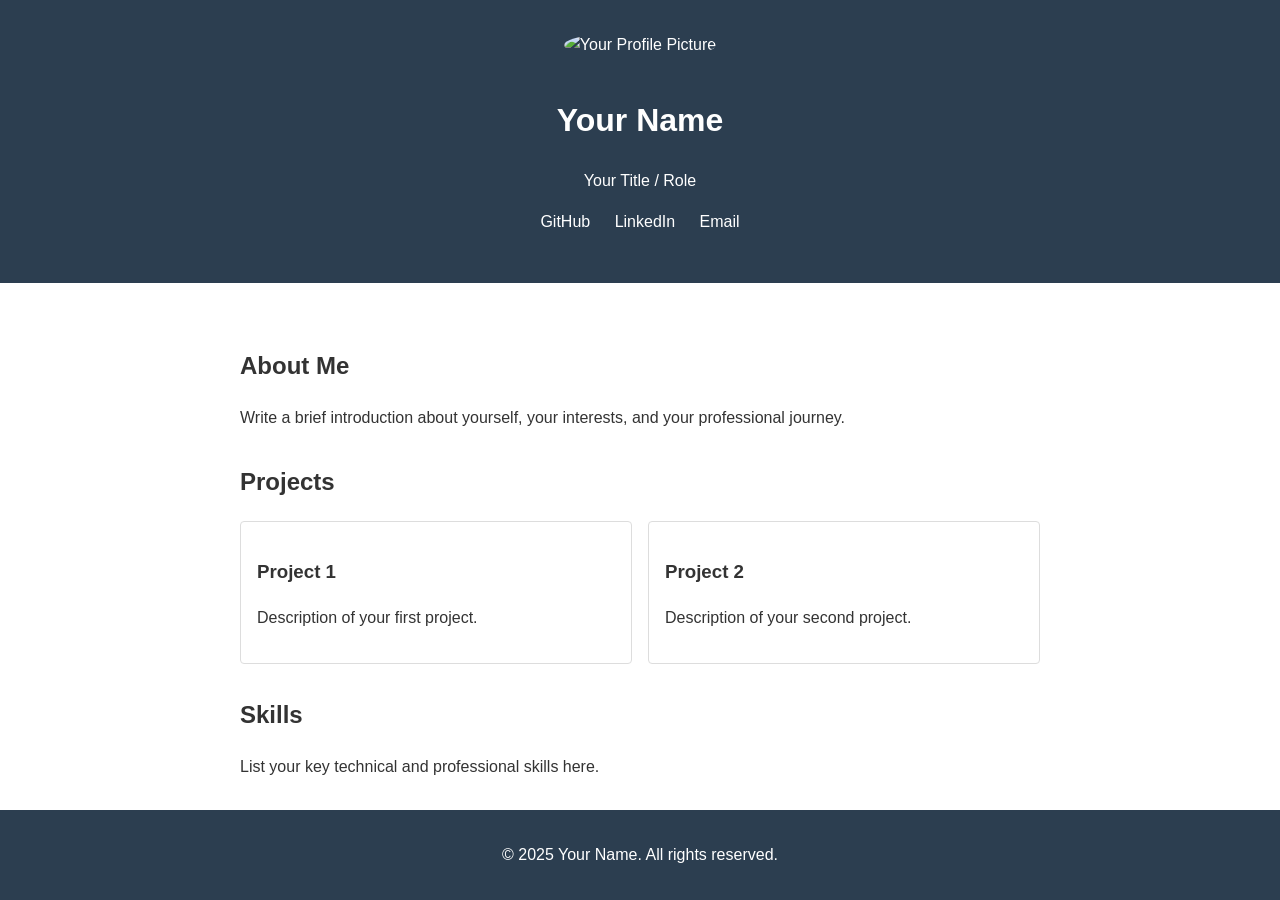
==== index.html @ f77f14f6 "Add personal webpage" ====
<!DOCTYPE html>
<html lang="en">
<head>
    <meta charset="UTF-8">
    <meta name="viewport" content="width=device-width, initial-scale=1.0">
    <title>Your Name - Personal Website</title>
    <style>
        body {
            font-family: 'Arial', sans-serif;
            line-height: 1.6;
            margin: 0;
            padding: 0;
            color: #333;
        }

        header {
            background-color: #2c3e50;
            color: white;
            text-align: center;
            padding: 2rem 0;
        }

        .container {
            max-width: 800px;
            margin: 0 auto;
            padding: 2rem;
        }

        .profile-img {
            width: 150px;
            height: 150px;
            border-radius: 50%;
            margin-bottom: 1rem;
        }

        section {
            margin: 2rem 0;
        }

        .projects {
            display: grid;
            grid-template-columns: repeat(auto-fit, minmax(250px, 1fr));
            gap: 1rem;
        }

        .project-card {
            border: 1px solid #ddd;
            padding: 1rem;
            border-radius: 4px;
        }

        footer {
            background-color: #2c3e50;
            color: white;
            text-align: center;
            padding: 1rem 0;
            position: fixed;
            bottom: 0;
            width: 100%;
        }

        .social-links {
            margin: 1rem 0;
        }

        .social-links a {
            color: white;
            margin: 0 10px;
            text-decoration: none;
        }

        .social-links a:hover {
            text-decoration: underline;
        }
    </style>
</head>
<body>
    <header>
        <img src="/api/placeholder/150/150" alt="Your Profile Picture" class="profile-img">
        <h1>Your Name</h1>
        <p>Your Title / Role</p>
        <div class="social-links">
            <a href="https://github.com/yourusername">GitHub</a>
            <a href="https://linkedin.com/in/yourusername">LinkedIn</a>
            <a href="mailto:your.email@example.com">Email</a>
        </div>
    </header>

    <div class="container">
        <section id="about">
            <h2>About Me</h2>
            <p>Write a brief introduction about yourself, your interests, and your professional journey.</p>
        </section>

        <section id="projects">
            <h2>Projects</h2>
            <div class="projects">
                <div class="project-card">
                    <h3>Project 1</h3>
                    <p>Description of your first project.</p>
                </div>
                <div class="project-card">
                    <h3>Project 2</h3>
                    <p>Description of your second project.</p>
                </div>
            </div>
        </section>

        <section id="skills">
            <h2>Skills</h2>
            <p>List your key technical and professional skills here.</p>
        </section>
    </div>

    <footer>
        <p>&copy; 2025 Your Name. All rights reserved.</p>
    </footer>
</body>
</html>
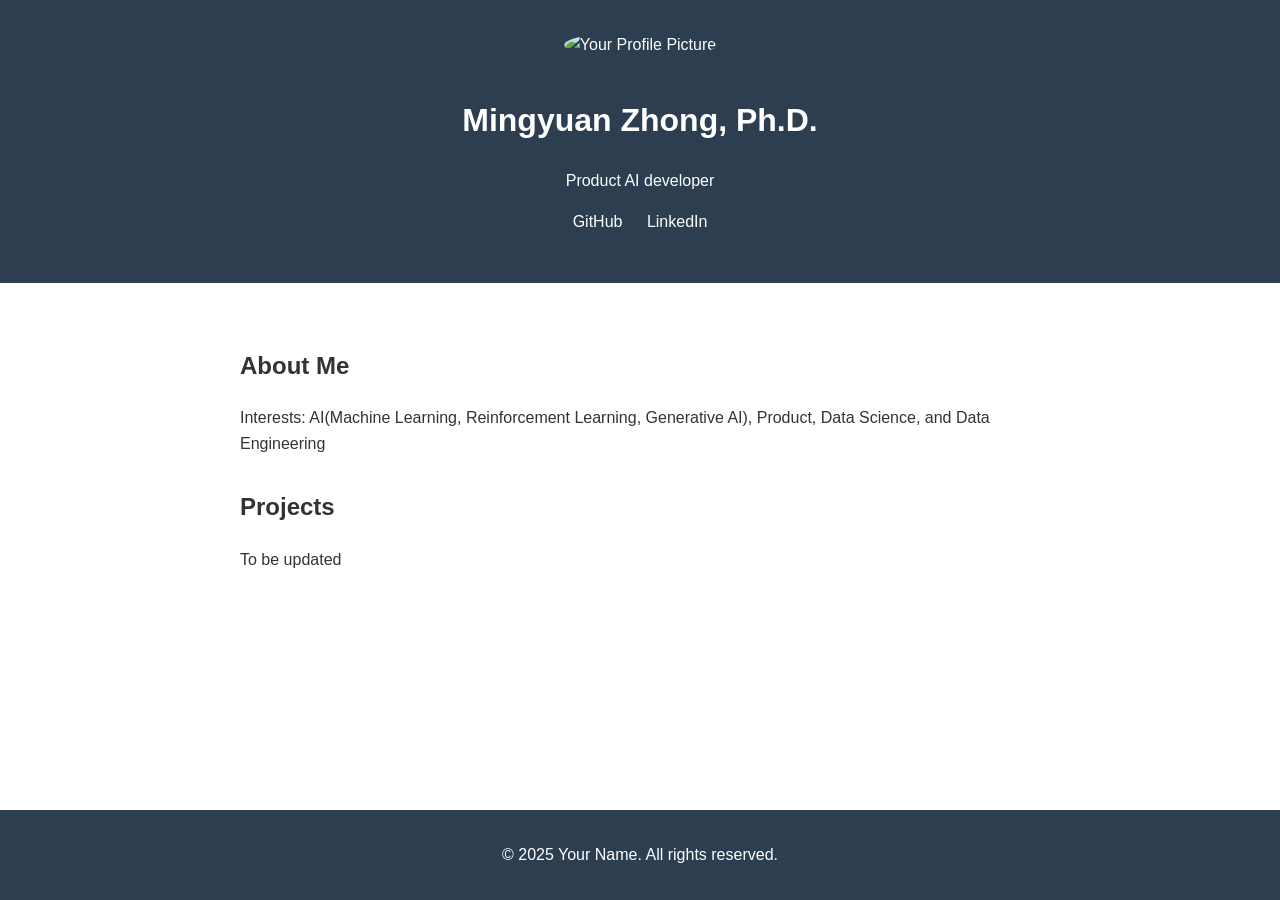
==== commit e7ae23c4: "Basics" ====
--- a/index.html
+++ b/index.html
@@ -77,38 +77,25 @@
 <body>
     <header>
         <img src="/api/placeholder/150/150" alt="Your Profile Picture" class="profile-img">
-        <h1>Your Name</h1>
-        <p>Your Title / Role</p>
+        <h1>Mingyuan Zhong, Ph.D.</h1>
+        <p>Product AI developer</p>
         <div class="social-links">
-            <a href="https://github.com/yourusername">GitHub</a>
-            <a href="https://linkedin.com/in/yourusername">LinkedIn</a>
-            <a href="mailto:your.email@example.com">Email</a>
+            <a href="https://github.com/zhongmingyuan">GitHub</a>
+            <a href="https://www.linkedin.com/in/mingyuan-zhong-1397ab2a/">LinkedIn</a>
         </div>
     </header>
 
     <div class="container">
         <section id="about">
             <h2>About Me</h2>
-            <p>Write a brief introduction about yourself, your interests, and your professional journey.</p>
+            <p>Interests: AI(Machine Learning, Reinforcement Learning, Generative AI), Product, Data Science, and Data Engineering</p>
         </section>
 
         <section id="projects">
             <h2>Projects</h2>
             <div class="projects">
-                <div class="project-card">
-                    <h3>Project 1</h3>
-                    <p>Description of your first project.</p>
-                </div>
-                <div class="project-card">
-                    <h3>Project 2</h3>
-                    <p>Description of your second project.</p>
-                </div>
+                To be updated
             </div>
-        </section>
-
-        <section id="skills">
-            <h2>Skills</h2>
-            <p>List your key technical and professional skills here.</p>
         </section>
     </div>
 
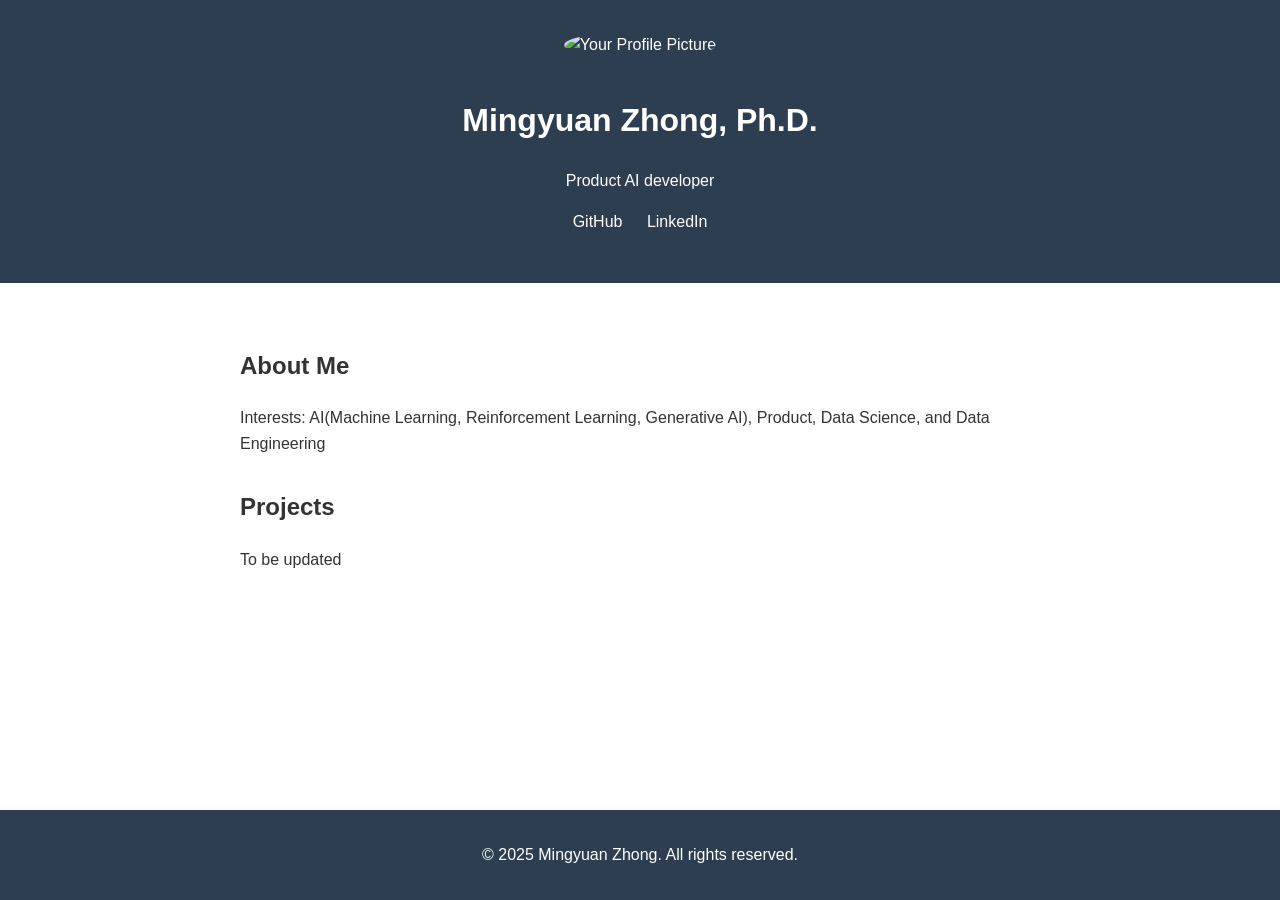
==== commit e05706b1: "Fix" ====
--- a/index.html
+++ b/index.html
@@ -100,7 +100,7 @@
     </div>
 
     <footer>
-        <p>&copy; 2025 Your Name. All rights reserved.</p>
+        <p>&copy; 2025 Mingyuan Zhong. All rights reserved.</p>
     </footer>
 </body>
 </html>
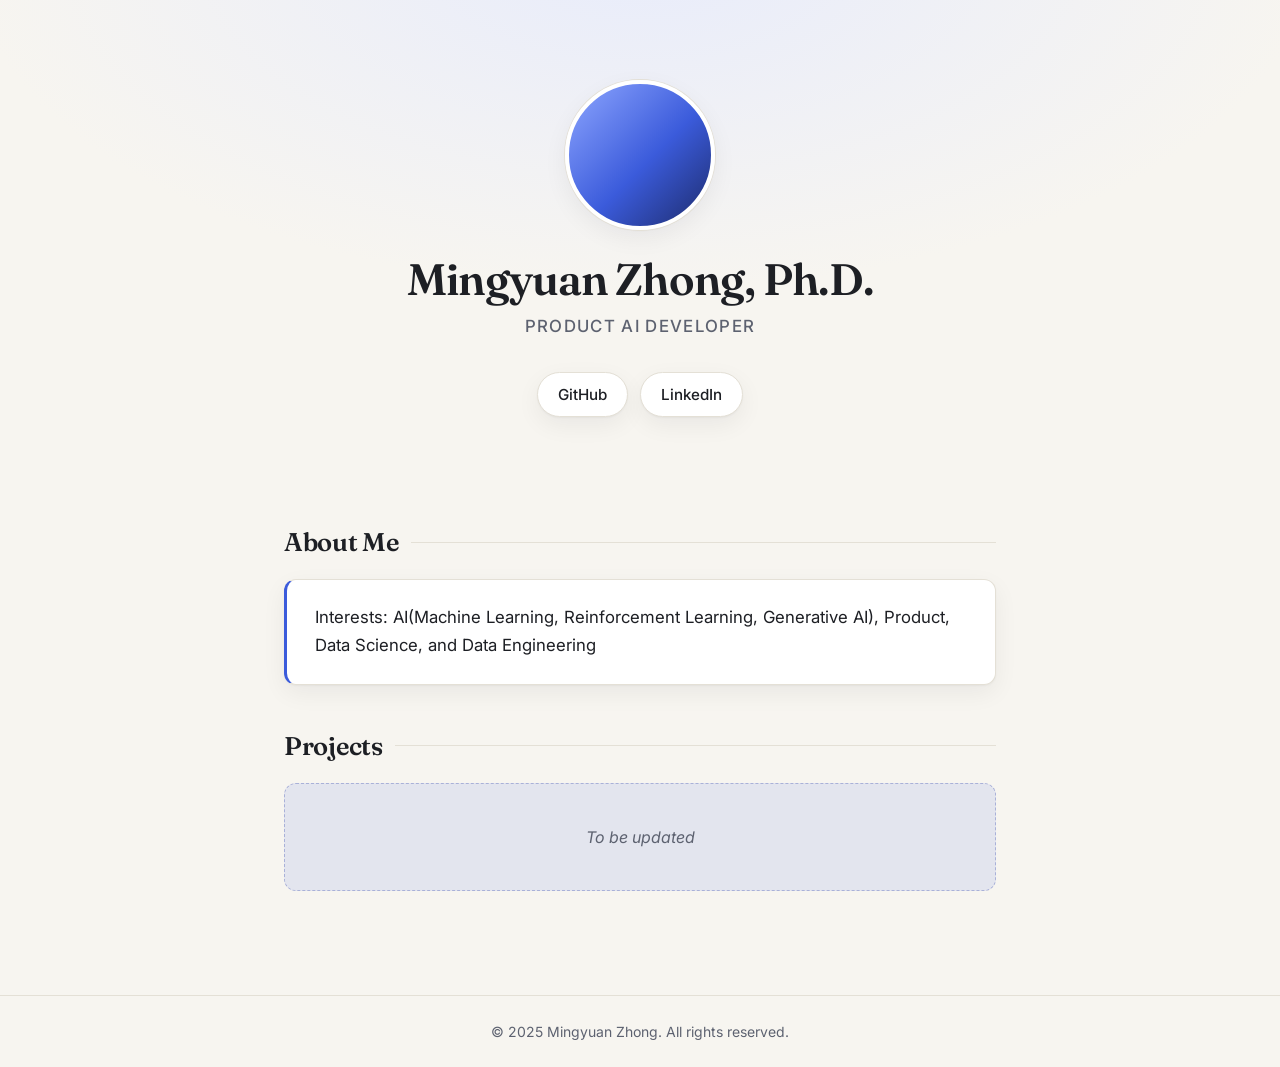
==== commit b58c8b01: "Redesign homepage styling Co-Authored-By: Claude Opus 5.5 <noreply@anthropic.com>" ====
--- a/index.html
+++ b/index.html
@@ -4,74 +4,190 @@
     <meta charset="UTF-8">
     <meta name="viewport" content="width=device-width, initial-scale=1.0">
     <title>Your Name - Personal Website</title>
+    <link rel="preconnect" href="https://fonts.googleapis.com">
+    <link rel="preconnect" href="https://fonts.gstatic.com" crossorigin>
+    <link href="https://fonts.googleapis.com/css2?family=Fraunces:opsz,wght@9..144,400;9..144,600&family=Inter:wght@400;500;600&display=swap" rel="stylesheet">
     <style>
+        :root {
+            --bg: #f7f5f0;
+            --surface: #ffffff;
+            --text: #1d1f24;
+            --muted: #5d6270;
+            --border: #e4e0d6;
+            --accent: #3b5bdb;
+            --accent-soft: rgba(59, 91, 219, 0.10);
+            --hero-from: #e8ecfb;
+            --hero-to: #f7f5f0;
+            --shadow: 0 1px 2px rgba(20, 22, 30, 0.04), 0 8px 24px rgba(20, 22, 30, 0.06);
+        }
+
+        @media (prefers-color-scheme: dark) {
+            :root {
+                --bg: #111318;
+                --surface: #181b22;
+                --text: #e9eaee;
+                --muted: #9aa0ad;
+                --border: #262a33;
+                --accent: #8ea6ff;
+                --accent-soft: rgba(142, 166, 255, 0.12);
+                --hero-from: #1a2036;
+                --hero-to: #111318;
+                --shadow: 0 1px 2px rgba(0, 0, 0, 0.3), 0 8px 24px rgba(0, 0, 0, 0.25);
+            }
+        }
+
+        *, *::before, *::after { box-sizing: border-box; }
+
         body {
-            font-family: 'Arial', sans-serif;
-            line-height: 1.6;
+            font-family: 'Inter', system-ui, -apple-system, 'Segoe UI', sans-serif;
+            line-height: 1.65;
             margin: 0;
             padding: 0;
-            color: #333;
+            color: var(--text);
+            background: var(--bg);
+            -webkit-font-smoothing: antialiased;
+            min-height: 100vh;
+            display: flex;
+            flex-direction: column;
         }
 
         header {
-            background-color: #2c3e50;
-            color: white;
             text-align: center;
-            padding: 2rem 0;
-        }
-
-        .container {
-            max-width: 800px;
-            margin: 0 auto;
-            padding: 2rem;
+            padding: 5rem 1.5rem 3rem;
+            background:
+                radial-gradient(60rem 30rem at 50% -10%, var(--hero-from), var(--hero-to) 70%);
         }
 
         .profile-img {
             width: 150px;
             height: 150px;
             border-radius: 50%;
-            margin-bottom: 1rem;
+            display: block;
+            object-fit: cover;
+            margin: 0 auto 1.5rem;
+            border: 4px solid var(--surface);
+            box-shadow: 0 0 0 1px var(--border), var(--shadow);
+            background: linear-gradient(135deg, #8ea6ff, #3b5bdb 55%, #1d2b6b);
+            color: transparent; /* hide alt text if the image fails to load */
+            font-size: 0;
+        }
+
+        h1 {
+            font-family: 'Fraunces', Georgia, serif;
+            font-weight: 600;
+            font-size: clamp(2rem, 5vw, 2.75rem);
+            letter-spacing: -0.02em;
+            line-height: 1.15;
+            margin: 0 0 0.5rem;
+        }
+
+        header p {
+            margin: 0;
+            color: var(--muted);
+            font-size: 1.05rem;
+            letter-spacing: 0.08em;
+            text-transform: uppercase;
+            font-weight: 500;
+        }
+
+        .social-links {
+            margin: 2rem 0 0;
+            display: flex;
+            justify-content: center;
+            gap: 0.75rem;
+            flex-wrap: wrap;
+        }
+
+        .social-links a {
+            color: var(--text);
+            text-decoration: none;
+            font-size: 0.95rem;
+            font-weight: 500;
+            padding: 0.55rem 1.25rem;
+            border-radius: 999px;
+            border: 1px solid var(--border);
+            background: var(--surface);
+            box-shadow: var(--shadow);
+            transition: transform 0.15s ease, border-color 0.15s ease, color 0.15s ease;
+        }
+
+        .social-links a:hover {
+            color: var(--accent);
+            border-color: var(--accent);
+            transform: translateY(-1px);
+        }
+
+        .container {
+            width: 100%;
+            max-width: 760px;
+            margin: 0 auto;
+            padding: 1rem 1.5rem 4rem;
+            flex: 1;
         }
 
         section {
-            margin: 2rem 0;
+            margin: 2.5rem 0;
+        }
+
+        h2 {
+            font-family: 'Fraunces', Georgia, serif;
+            font-weight: 600;
+            font-size: 1.6rem;
+            letter-spacing: -0.01em;
+            margin: 0 0 1rem;
+            display: flex;
+            align-items: center;
+            gap: 0.75rem;
+        }
+
+        h2::after {
+            content: "";
+            flex: 1;
+            height: 1px;
+            background: var(--border);
+        }
+
+        #about p {
+            margin: 0;
+            padding: 1.5rem 1.75rem;
+            background: var(--surface);
+            border: 1px solid var(--border);
+            border-left: 3px solid var(--accent);
+            border-radius: 12px;
+            box-shadow: var(--shadow);
+            font-size: 1.05rem;
         }
 
         .projects {
             display: grid;
             grid-template-columns: repeat(auto-fit, minmax(250px, 1fr));
             gap: 1rem;
+            padding: 2.5rem 1.5rem;
+            text-align: center;
+            color: var(--muted);
+            font-style: italic;
+            border: 1.5px dashed color-mix(in srgb, var(--accent) 35%, var(--border));
+            border-radius: 12px;
+            background: var(--accent-soft);
         }
 
         .project-card {
-            border: 1px solid #ddd;
-            padding: 1rem;
-            border-radius: 4px;
+            background: var(--surface);
+            border: 1px solid var(--border);
+            padding: 1.25rem;
+            border-radius: 12px;
+            box-shadow: var(--shadow);
         }
 
         footer {
-            background-color: #2c3e50;
-            color: white;
             text-align: center;
-            padding: 1rem 0;
-            position: fixed;
-            bottom: 0;
-            width: 100%;
-        }
-
-        .social-links {
-            margin: 1rem 0;
-        }
-
-        .social-links a {
-            color: white;
-            margin: 0 10px;
-            text-decoration: none;
-        }
-
-        .social-links a:hover {
-            text-decoration: underline;
-        }
+            padding: 1.5rem 1rem;
+            border-top: 1px solid var(--border);
+            color: var(--muted);
+            font-size: 0.875rem;
+        }
+
+        footer p { margin: 0; }
     </style>
 </head>
 <body>
@@ -103,4 +219,4 @@
         <p>&copy; 2025 Mingyuan Zhong. All rights reserved.</p>
     </footer>
 </body>
-</html>+</html>
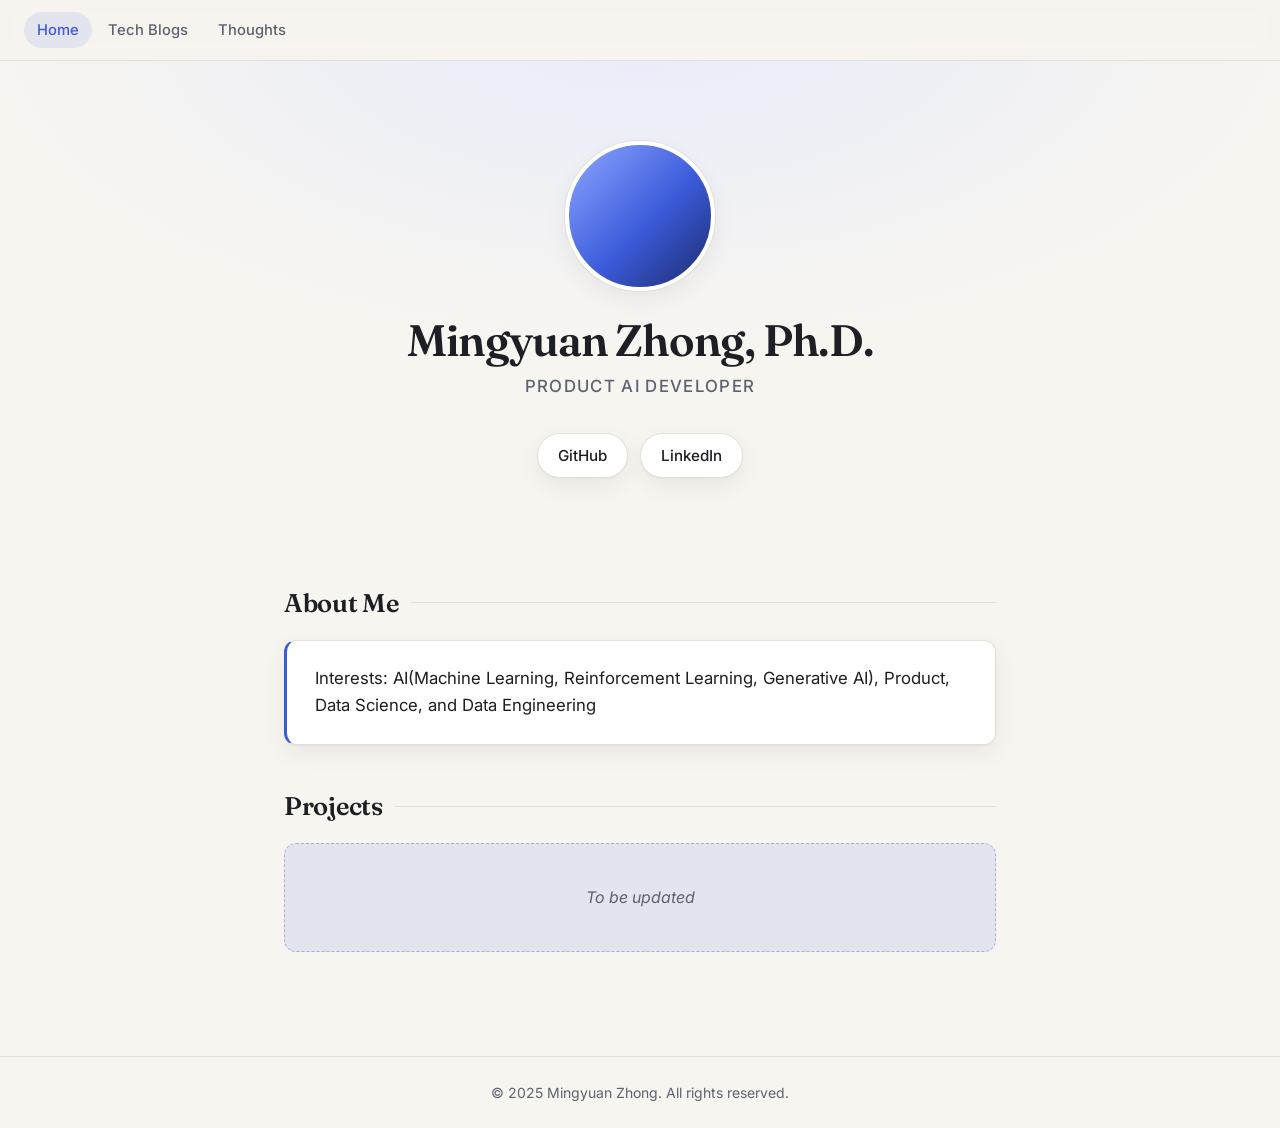
==== commit c6276629: "Add bilingual Tech Blogs and Thoughts subpages Move shared styles to assets/style.css, add a site na" ====
--- a/index.html
+++ b/index.html
@@ -7,190 +7,17 @@
     <link rel="preconnect" href="https://fonts.googleapis.com">
     <link rel="preconnect" href="https://fonts.gstatic.com" crossorigin>
     <link href="https://fonts.googleapis.com/css2?family=Fraunces:opsz,wght@9..144,400;9..144,600&family=Inter:wght@400;500;600&display=swap" rel="stylesheet">
-    <style>
-        :root {
-            --bg: #f7f5f0;
-            --surface: #ffffff;
-            --text: #1d1f24;
-            --muted: #5d6270;
-            --border: #e4e0d6;
-            --accent: #3b5bdb;
-            --accent-soft: rgba(59, 91, 219, 0.10);
-            --hero-from: #e8ecfb;
-            --hero-to: #f7f5f0;
-            --shadow: 0 1px 2px rgba(20, 22, 30, 0.04), 0 8px 24px rgba(20, 22, 30, 0.06);
-        }
-
-        @media (prefers-color-scheme: dark) {
-            :root {
-                --bg: #111318;
-                --surface: #181b22;
-                --text: #e9eaee;
-                --muted: #9aa0ad;
-                --border: #262a33;
-                --accent: #8ea6ff;
-                --accent-soft: rgba(142, 166, 255, 0.12);
-                --hero-from: #1a2036;
-                --hero-to: #111318;
-                --shadow: 0 1px 2px rgba(0, 0, 0, 0.3), 0 8px 24px rgba(0, 0, 0, 0.25);
-            }
-        }
-
-        *, *::before, *::after { box-sizing: border-box; }
-
-        body {
-            font-family: 'Inter', system-ui, -apple-system, 'Segoe UI', sans-serif;
-            line-height: 1.65;
-            margin: 0;
-            padding: 0;
-            color: var(--text);
-            background: var(--bg);
-            -webkit-font-smoothing: antialiased;
-            min-height: 100vh;
-            display: flex;
-            flex-direction: column;
-        }
-
-        header {
-            text-align: center;
-            padding: 5rem 1.5rem 3rem;
-            background:
-                radial-gradient(60rem 30rem at 50% -10%, var(--hero-from), var(--hero-to) 70%);
-        }
-
-        .profile-img {
-            width: 150px;
-            height: 150px;
-            border-radius: 50%;
-            display: block;
-            object-fit: cover;
-            margin: 0 auto 1.5rem;
-            border: 4px solid var(--surface);
-            box-shadow: 0 0 0 1px var(--border), var(--shadow);
-            background: linear-gradient(135deg, #8ea6ff, #3b5bdb 55%, #1d2b6b);
-            color: transparent; /* hide alt text if the image fails to load */
-            font-size: 0;
-        }
-
-        h1 {
-            font-family: 'Fraunces', Georgia, serif;
-            font-weight: 600;
-            font-size: clamp(2rem, 5vw, 2.75rem);
-            letter-spacing: -0.02em;
-            line-height: 1.15;
-            margin: 0 0 0.5rem;
-        }
-
-        header p {
-            margin: 0;
-            color: var(--muted);
-            font-size: 1.05rem;
-            letter-spacing: 0.08em;
-            text-transform: uppercase;
-            font-weight: 500;
-        }
-
-        .social-links {
-            margin: 2rem 0 0;
-            display: flex;
-            justify-content: center;
-            gap: 0.75rem;
-            flex-wrap: wrap;
-        }
-
-        .social-links a {
-            color: var(--text);
-            text-decoration: none;
-            font-size: 0.95rem;
-            font-weight: 500;
-            padding: 0.55rem 1.25rem;
-            border-radius: 999px;
-            border: 1px solid var(--border);
-            background: var(--surface);
-            box-shadow: var(--shadow);
-            transition: transform 0.15s ease, border-color 0.15s ease, color 0.15s ease;
-        }
-
-        .social-links a:hover {
-            color: var(--accent);
-            border-color: var(--accent);
-            transform: translateY(-1px);
-        }
-
-        .container {
-            width: 100%;
-            max-width: 760px;
-            margin: 0 auto;
-            padding: 1rem 1.5rem 4rem;
-            flex: 1;
-        }
-
-        section {
-            margin: 2.5rem 0;
-        }
-
-        h2 {
-            font-family: 'Fraunces', Georgia, serif;
-            font-weight: 600;
-            font-size: 1.6rem;
-            letter-spacing: -0.01em;
-            margin: 0 0 1rem;
-            display: flex;
-            align-items: center;
-            gap: 0.75rem;
-        }
-
-        h2::after {
-            content: "";
-            flex: 1;
-            height: 1px;
-            background: var(--border);
-        }
-
-        #about p {
-            margin: 0;
-            padding: 1.5rem 1.75rem;
-            background: var(--surface);
-            border: 1px solid var(--border);
-            border-left: 3px solid var(--accent);
-            border-radius: 12px;
-            box-shadow: var(--shadow);
-            font-size: 1.05rem;
-        }
-
-        .projects {
-            display: grid;
-            grid-template-columns: repeat(auto-fit, minmax(250px, 1fr));
-            gap: 1rem;
-            padding: 2.5rem 1.5rem;
-            text-align: center;
-            color: var(--muted);
-            font-style: italic;
-            border: 1.5px dashed color-mix(in srgb, var(--accent) 35%, var(--border));
-            border-radius: 12px;
-            background: var(--accent-soft);
-        }
-
-        .project-card {
-            background: var(--surface);
-            border: 1px solid var(--border);
-            padding: 1.25rem;
-            border-radius: 12px;
-            box-shadow: var(--shadow);
-        }
-
-        footer {
-            text-align: center;
-            padding: 1.5rem 1rem;
-            border-top: 1px solid var(--border);
-            color: var(--muted);
-            font-size: 0.875rem;
-        }
-
-        footer p { margin: 0; }
-    </style>
+    <link rel="stylesheet" href="/assets/style.css">
 </head>
 <body>
+    <nav class="site-nav">
+        <div class="links">
+            <a href="/" aria-current="page">Home</a>
+            <a href="/techblogs/">Tech Blogs</a>
+            <a href="/thoughts/">Thoughts</a>
+        </div>
+    </nav>
+
     <header>
         <img src="/api/placeholder/150/150" alt="Your Profile Picture" class="profile-img">
         <h1>Mingyuan Zhong, Ph.D.</h1>
--- a/assets/style.css
+++ b/assets/style.css
@@ -0,0 +1,338 @@
+:root {
+    --bg: #f7f5f0;
+    --surface: #ffffff;
+    --text: #1d1f24;
+    --muted: #5d6270;
+    --border: #e4e0d6;
+    --accent: #3b5bdb;
+    --accent-soft: rgba(59, 91, 219, 0.10);
+    --hero-from: #e8ecfb;
+    --hero-to: #f7f5f0;
+    --shadow: 0 1px 2px rgba(20, 22, 30, 0.04), 0 8px 24px rgba(20, 22, 30, 0.06);
+}
+
+@media (prefers-color-scheme: dark) {
+    :root {
+        --bg: #111318;
+        --surface: #181b22;
+        --text: #e9eaee;
+        --muted: #9aa0ad;
+        --border: #262a33;
+        --accent: #8ea6ff;
+        --accent-soft: rgba(142, 166, 255, 0.12);
+        --hero-from: #1a2036;
+        --hero-to: #111318;
+        --shadow: 0 1px 2px rgba(0, 0, 0, 0.3), 0 8px 24px rgba(0, 0, 0, 0.25);
+    }
+}
+
+*, *::before, *::after { box-sizing: border-box; }
+
+body {
+    font-family: 'Inter', system-ui, -apple-system, 'Segoe UI', sans-serif;
+    line-height: 1.65;
+    margin: 0;
+    padding: 0;
+    color: var(--text);
+    background: var(--bg);
+    -webkit-font-smoothing: antialiased;
+    min-height: 100vh;
+    display: flex;
+    flex-direction: column;
+}
+
+header {
+    text-align: center;
+    padding: 5rem 1.5rem 3rem;
+    background:
+        radial-gradient(60rem 30rem at 50% -10%, var(--hero-from), var(--hero-to) 70%);
+}
+
+.profile-img {
+    width: 150px;
+    height: 150px;
+    border-radius: 50%;
+    display: block;
+    object-fit: cover;
+    margin: 0 auto 1.5rem;
+    border: 4px solid var(--surface);
+    box-shadow: 0 0 0 1px var(--border), var(--shadow);
+    background: linear-gradient(135deg, #8ea6ff, #3b5bdb 55%, #1d2b6b);
+    color: transparent; /* hide alt text if the image fails to load */
+    font-size: 0;
+}
+
+h1 {
+    font-family: 'Fraunces', Georgia, serif;
+    font-weight: 600;
+    font-size: clamp(2rem, 5vw, 2.75rem);
+    letter-spacing: -0.02em;
+    line-height: 1.15;
+    margin: 0 0 0.5rem;
+}
+
+header p {
+    margin: 0;
+    color: var(--muted);
+    font-size: 1.05rem;
+    letter-spacing: 0.08em;
+    text-transform: uppercase;
+    font-weight: 500;
+}
+
+.social-links {
+    margin: 2rem 0 0;
+    display: flex;
+    justify-content: center;
+    gap: 0.75rem;
+    flex-wrap: wrap;
+}
+
+.social-links a {
+    color: var(--text);
+    text-decoration: none;
+    font-size: 0.95rem;
+    font-weight: 500;
+    padding: 0.55rem 1.25rem;
+    border-radius: 999px;
+    border: 1px solid var(--border);
+    background: var(--surface);
+    box-shadow: var(--shadow);
+    transition: transform 0.15s ease, border-color 0.15s ease, color 0.15s ease;
+}
+
+.social-links a:hover {
+    color: var(--accent);
+    border-color: var(--accent);
+    transform: translateY(-1px);
+}
+
+.container {
+    width: 100%;
+    max-width: 760px;
+    margin: 0 auto;
+    padding: 1rem 1.5rem 4rem;
+    flex: 1;
+}
+
+section {
+    margin: 2.5rem 0;
+}
+
+h2 {
+    font-family: 'Fraunces', Georgia, serif;
+    font-weight: 600;
+    font-size: 1.6rem;
+    letter-spacing: -0.01em;
+    margin: 0 0 1rem;
+    display: flex;
+    align-items: center;
+    gap: 0.75rem;
+}
+
+h2::after {
+    content: "";
+    flex: 1;
+    height: 1px;
+    background: var(--border);
+}
+
+#about p {
+    margin: 0;
+    padding: 1.5rem 1.75rem;
+    background: var(--surface);
+    border: 1px solid var(--border);
+    border-left: 3px solid var(--accent);
+    border-radius: 12px;
+    box-shadow: var(--shadow);
+    font-size: 1.05rem;
+}
+
+.projects {
+    display: grid;
+    grid-template-columns: repeat(auto-fit, minmax(250px, 1fr));
+    gap: 1rem;
+    padding: 2.5rem 1.5rem;
+    text-align: center;
+    color: var(--muted);
+    font-style: italic;
+    border: 1.5px dashed color-mix(in srgb, var(--accent) 35%, var(--border));
+    border-radius: 12px;
+    background: var(--accent-soft);
+}
+
+.project-card {
+    background: var(--surface);
+    border: 1px solid var(--border);
+    padding: 1.25rem;
+    border-radius: 12px;
+    box-shadow: var(--shadow);
+}
+
+footer {
+    text-align: center;
+    padding: 1.5rem 1rem;
+    border-top: 1px solid var(--border);
+    color: var(--muted);
+    font-size: 0.875rem;
+}
+
+footer p { margin: 0; }
+
+/* ---------- Site nav ---------- */
+
+.site-nav {
+    position: sticky;
+    top: 0;
+    z-index: 10;
+    display: flex;
+    align-items: center;
+    justify-content: space-between;
+    gap: 1rem;
+    padding: 0.75rem 1.5rem;
+    background: color-mix(in srgb, var(--bg) 82%, transparent);
+    backdrop-filter: saturate(1.4) blur(10px);
+    -webkit-backdrop-filter: saturate(1.4) blur(10px);
+    border-bottom: 1px solid var(--border);
+}
+
+.site-nav .links {
+    display: flex;
+    gap: 0.25rem;
+    flex-wrap: wrap;
+}
+
+.site-nav a {
+    color: var(--muted);
+    text-decoration: none;
+    font-size: 0.925rem;
+    font-weight: 500;
+    padding: 0.35rem 0.8rem;
+    border-radius: 999px;
+    transition: color 0.15s ease, background 0.15s ease;
+}
+
+.site-nav a:hover {
+    color: var(--text);
+    background: var(--accent-soft);
+}
+
+.site-nav a[aria-current="page"] {
+    color: var(--accent);
+    background: var(--accent-soft);
+}
+
+.lang-toggle {
+    font: inherit;
+    font-size: 0.85rem;
+    font-weight: 600;
+    color: var(--text);
+    background: var(--surface);
+    border: 1px solid var(--border);
+    border-radius: 999px;
+    padding: 0.3rem 0.85rem;
+    cursor: pointer;
+    box-shadow: var(--shadow);
+    transition: border-color 0.15s ease, color 0.15s ease;
+}
+
+.lang-toggle:hover {
+    color: var(--accent);
+    border-color: var(--accent);
+}
+
+/* ---------- Bilingual content ---------- */
+
+html[data-lang="en"] [lang="zh"],
+html[data-lang="zh"] [lang="en"] {
+    display: none !important;
+}
+
+[lang="zh"] {
+    font-family: 'Inter', 'PingFang SC', 'Hiragino Sans GB', 'Microsoft YaHei', 'Noto Sans SC', sans-serif;
+}
+
+h1[lang="zh"], h2[lang="zh"], h1 [lang="zh"], h2 [lang="zh"] {
+    font-family: 'Noto Serif SC', 'Songti SC', 'STSong', serif;
+    letter-spacing: 0.02em;
+}
+
+/* ---------- Subpage hero ---------- */
+
+.page-hero {
+    padding: 4rem 1.5rem 2.5rem;
+}
+
+.page-hero .eyebrow {
+    display: inline-block;
+    margin: 0 0 0.75rem;
+    font-size: 0.8rem;
+    font-weight: 600;
+    letter-spacing: 0.12em;
+    text-transform: uppercase;
+    color: var(--accent);
+}
+
+.page-hero .lede {
+    margin: 0.75rem auto 0;
+    max-width: 34rem;
+    text-transform: none;
+    letter-spacing: 0;
+    font-weight: 400;
+}
+
+/* ---------- Post list ---------- */
+
+.posts {
+    list-style: none;
+    margin: 0;
+    padding: 0;
+    display: grid;
+    gap: 1rem;
+}
+
+.post-card {
+    display: block;
+    padding: 1.25rem 1.5rem;
+    background: var(--surface);
+    border: 1px solid var(--border);
+    border-radius: 12px;
+    box-shadow: var(--shadow);
+    color: inherit;
+    text-decoration: none;
+    transition: transform 0.15s ease, border-color 0.15s ease;
+}
+
+.post-card:hover {
+    border-color: var(--accent);
+    transform: translateY(-2px);
+}
+
+.post-card time {
+    font-size: 0.8rem;
+    color: var(--muted);
+    letter-spacing: 0.04em;
+}
+
+.post-card h3 {
+    margin: 0.25rem 0 0.35rem;
+    font-size: 1.15rem;
+    font-weight: 600;
+}
+
+.post-card p {
+    margin: 0;
+    color: var(--muted);
+}
+
+.placeholder {
+    padding: 2.5rem 1.5rem;
+    text-align: center;
+    color: var(--muted);
+    font-style: italic;
+    border: 1.5px dashed color-mix(in srgb, var(--accent) 35%, var(--border));
+    border-radius: 12px;
+    background: var(--accent-soft);
+}
+
+.placeholder [lang="zh"] { font-style: normal; } /* CJK has no true italic */
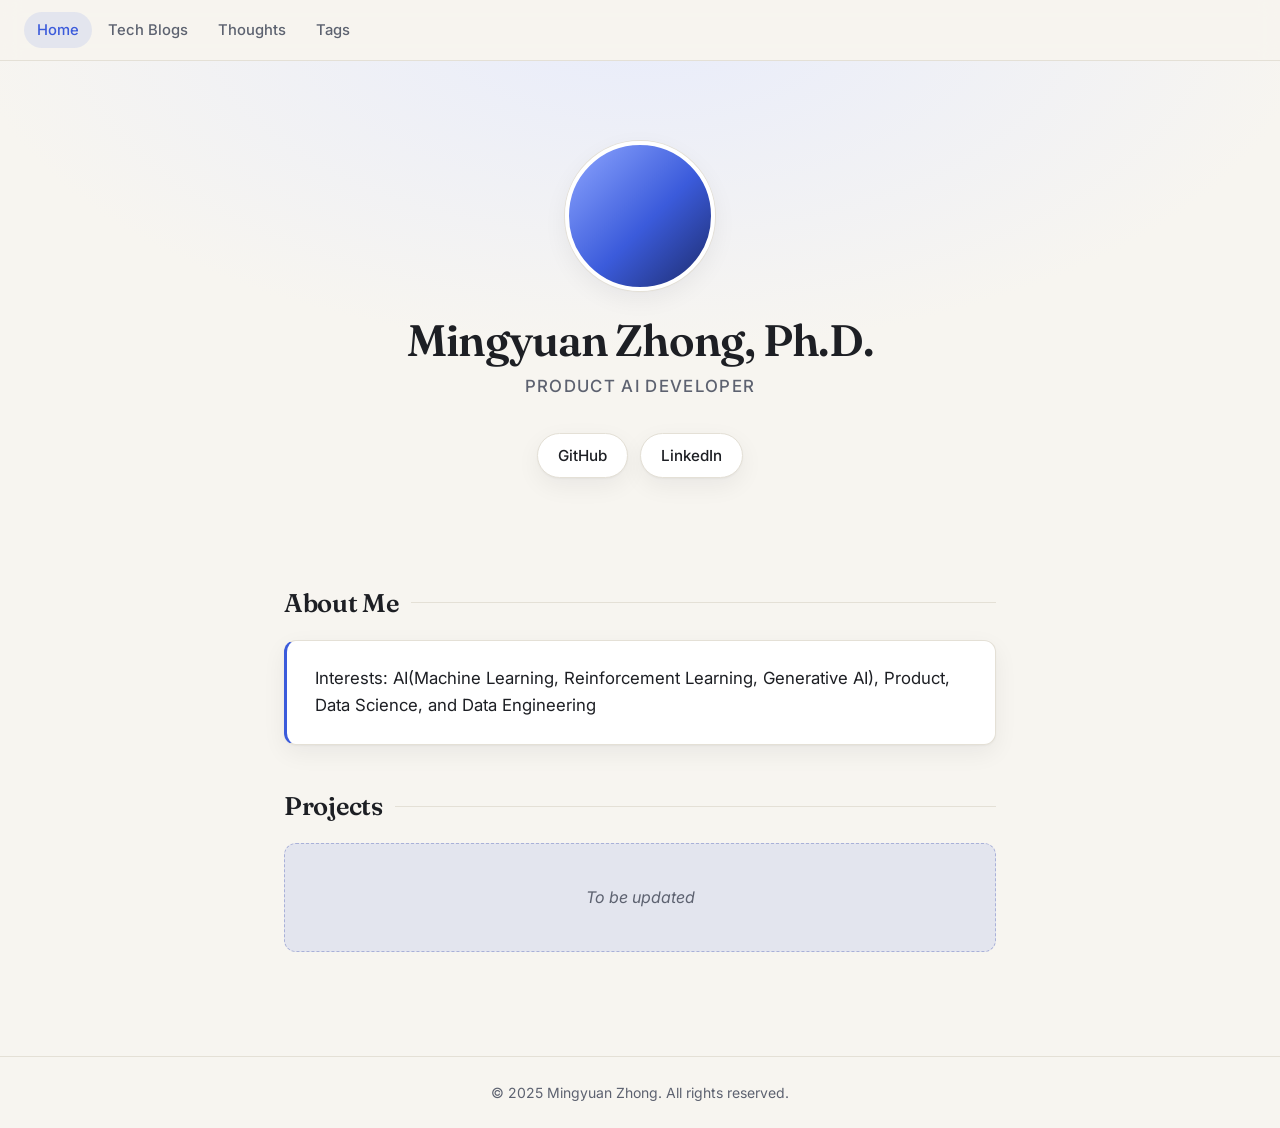
==== commit d7faaa38: "Add tag system for Tech Blogs and Thoughts Posts and tags are listed in assets/data.js (empty for no" ====
--- a/index.html
+++ b/index.html
@@ -15,6 +15,7 @@
             <a href="/" aria-current="page">Home</a>
             <a href="/techblogs/">Tech Blogs</a>
             <a href="/thoughts/">Thoughts</a>
+            <a href="/tags/">Tags</a>
         </div>
     </nav>
 
--- a/assets/style.css
+++ b/assets/style.css
@@ -232,6 +232,8 @@
     border-radius: 999px;
     padding: 0.3rem 0.85rem;
     cursor: pointer;
+    white-space: nowrap;
+    flex-shrink: 0;
     box-shadow: var(--shadow);
     transition: border-color 0.15s ease, color 0.15s ease;
 }
@@ -239,6 +241,14 @@
 .lang-toggle:hover {
     color: var(--accent);
     border-color: var(--accent);
+}
+
+@media (max-width: 480px) {
+    .site-nav { padding: 0.6rem 0.75rem; gap: 0.5rem; }
+    .site-nav .links { gap: 0; }
+    .site-nav .links { flex-wrap: nowrap; }
+    .site-nav a { padding: 0.35rem 0.45rem; font-size: 0.84rem; white-space: nowrap; }
+    .lang-toggle { padding: 0.3rem 0.65rem; }
 }
 
 /* ---------- Bilingual content ---------- */
@@ -298,8 +308,6 @@
     border: 1px solid var(--border);
     border-radius: 12px;
     box-shadow: var(--shadow);
-    color: inherit;
-    text-decoration: none;
     transition: transform 0.15s ease, border-color 0.15s ease;
 }
 
@@ -336,3 +344,84 @@
 }
 
 .placeholder [lang="zh"] { font-style: normal; } /* CJK has no true italic */
+
+/* ---------- Tags ---------- */
+
+.tag-bar {
+    display: flex;
+    flex-wrap: wrap;
+    gap: 0.5rem;
+    margin: 0 0 1.25rem;
+}
+
+.tag-chip {
+    display: inline-flex;
+    align-items: center;
+    gap: 0.4rem;
+    padding: 0.3rem 0.8rem;
+    border-radius: 999px;
+    border: 1px solid var(--border);
+    background: var(--surface);
+    color: var(--muted);
+    font-size: 0.875rem;
+    font-weight: 500;
+    text-decoration: none;
+    transition: color 0.15s ease, border-color 0.15s ease, background 0.15s ease;
+}
+
+.tag-chip:hover {
+    color: var(--accent);
+    border-color: var(--accent);
+}
+
+.tag-chip.is-active {
+    color: var(--accent);
+    border-color: var(--accent);
+    background: var(--accent-soft);
+}
+
+.tag-chip .count {
+    font-size: 0.75rem;
+    color: var(--muted);
+    font-variant-numeric: tabular-nums;
+}
+
+.post-card h3 a {
+    color: inherit;
+    text-decoration: none;
+}
+
+.post-card h3 a:hover { color: var(--accent); }
+
+.post-tags {
+    display: flex;
+    flex-wrap: wrap;
+    gap: 0.75rem;
+    margin-top: 0.75rem;
+}
+
+.post-tags .tag {
+    font-size: 0.8rem;
+    font-weight: 500;
+    color: var(--accent);
+    text-decoration: none;
+}
+
+.post-tags .tag:hover { text-decoration: underline; }
+
+.active-tag {
+    margin: 2.5rem 0 1rem;
+    font-size: 1.1rem;
+    color: var(--muted);
+}
+
+.active-tag .name {
+    color: var(--accent);
+    font-weight: 600;
+}
+
+.active-tag a {
+    margin-left: 0.75rem;
+    font-size: 0.875rem;
+    color: var(--muted);
+}
